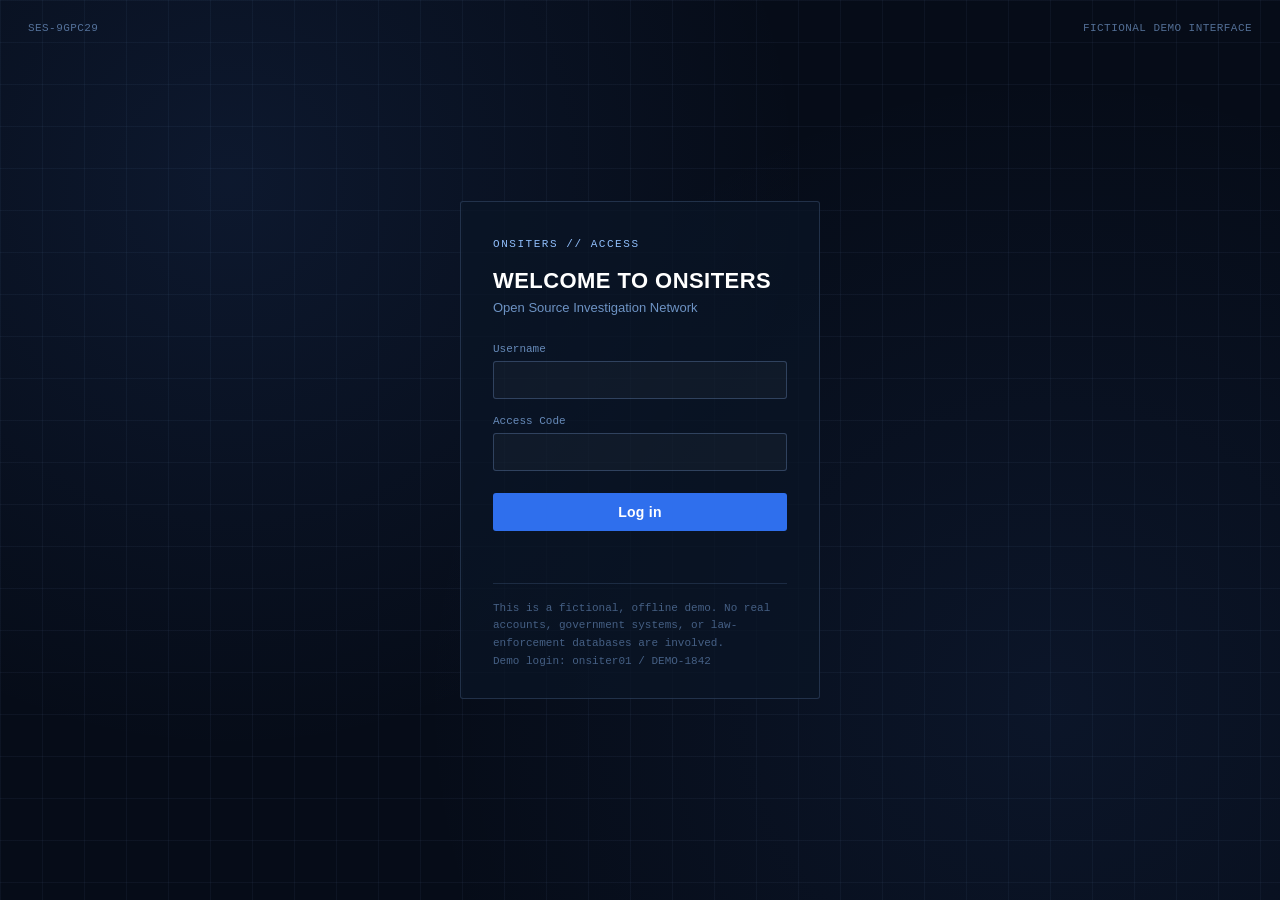
==== people.html @ 7baf5c44 "Add files via upload" ====
<!DOCTYPE html>
<html lang="en">
<head>
  <meta charset="UTF-8" />
  <meta name="viewport" content="width=device-width, initial-scale=1.0" />
  <title>Onsiters — People</title>
  <link rel="stylesheet" href="css/style.css" />
</head>
<body>
  <script src="js/app.js"></script>
  <script>
    document.addEventListener("DOMContentLoaded", async () => {
      const content = renderShell("people", "People");
      if (!content) return;

      const people = await loadData("people.json");
      const cases = await loadData("cases.json");
      const params = new URLSearchParams(window.location.search);
      const id = params.get("id");

      if (id) {
        renderDetail(id);
      } else {
        renderList();
      }

      function renderList() {
        content.innerHTML = `
          <p class="lede">Fictional demo profiles used to illustrate the Onsiters people database. No real identities.</p>
          <div class="record-list" id="peopleList"></div>
        `;
        document.getElementById("peopleList").innerHTML = people
          .map(
            (p) => `
          <a class="record-row" href="people.html?id=${encodeURIComponent(p.id)}">
            <div class="record-main">
              <div class="id">${p.id}</div>
              <div class="title">${p.name}</div>
              <div class="sub">${p.city}, ${p.country} · age ${p.age}</div>
            </div>
            <span class="pill ${statusClass(p.status)}">${p.status}</span>
            <span class="link-arrow">VIEW →</span>
          </a>`
          )
          .join("");
      }

      function renderDetail(personId) {
        const p = people.find((x) => x.id === personId);
        if (!p) {
          content.innerHTML = `
            <a class="back-link" href="people.html">← Back to people</a>
            <div class="search-empty">No profile found with ID ${personId}.</div>`;
          return;
        }

        const related = p.relatedCases
          .map((cid) => cases.find((c) => c.id === cid))
          .filter(Boolean);

        content.innerHTML = `
          <a class="back-link" href="people.html">← Back to people</a>
          <div class="detail-card">
            <div class="id">${p.id}</div>
            <h3>${p.name}</h3>
            <span class="pill ${statusClass(p.status)}">${p.status}</span>
            <div class="detail-grid">
              <div><div class="k">AGE</div><div class="v">${p.age}</div></div>
              <div><div class="k">CITY</div><div class="v">${p.city}</div></div>
              <div><div class="k">COUNTRY</div><div class="v">${p.country}</div></div>
              <div><div class="k">RECORD ID</div><div class="v">${p.id}</div></div>
            </div>
          </div>

          <div class="result-group-label">RELATED CASES</div>
          <div class="record-list" id="relatedCases">
            ${
              related.length
                ? related
                    .map(
                      (c) => `
              <a class="record-row" href="cases.html?id=${encodeURIComponent(c.id)}">
                <div class="record-main">
                  <div class="id">${c.id}</div>
                  <div class="title">${c.title}</div>
                  <div class="sub">${c.category} · ${c.location} · ${c.date}</div>
                </div>
                <span class="pill ${statusClass(c.status)}">${c.status}</span>
                <span class="link-arrow">VIEW →</span>
              </a>`
                    )
                    .join("")
                : `<div class="search-empty">No related cases on file for this profile.</div>`
            }
          </div>
        `;
      }
    });
  </script>
</body>
</html>
---- css/style.css ----
/* =========================================================
   ONSITERS — shared stylesheet
   Fictional OSINT training/demo interface. All data is fake.
   ========================================================= */

:root {
  /* --- color tokens --- */
  --navy-950: #060c18;
  --navy-900: #0a1626;
  --navy-800: #11223b;
  --navy-700: #1a3153;
  --blue-600: #2f6fed;
  --blue-500: #4b84f0;
  --blue-300: #8fbdfa;
  --blue-100: #dce9fd;
  --white: #ffffff;
  --gray-50: #f5f7fa;
  --gray-100: #eaeef4;
  --gray-200: #dde4ec;
  --gray-300: #c3ccd8;
  --ink: #0d1826;
  --ink-soft: #4c5a6c;
  --status-open: #b3541e;
  --status-review: #8a7a1c;
  --status-closed: #2f7a4d;

  /* --- type tokens --- */
  --font-sans: -apple-system, "Segoe UI", "Helvetica Neue", Arial, sans-serif;
  --font-mono: "SFMono-Regular", Consolas, "Liberation Mono", Menlo, monospace;

  /* --- layout tokens --- */
  --sidebar-w: 208px;
  --radius: 3px;
  --border: 1px solid var(--gray-200);
}

* { box-sizing: border-box; }

html, body {
  margin: 0;
  padding: 0;
  font-family: var(--font-sans);
  color: var(--ink);
  background: var(--gray-50);
}

a { color: inherit; text-decoration: none; }

button {
  font-family: inherit;
  cursor: pointer;
}

/* =========================================================
   LOGIN PAGE
   ========================================================= */

.login-screen {
  min-height: 100vh;
  display: flex;
  align-items: center;
  justify-content: center;
  background:
    radial-gradient(circle at 18% 20%, rgba(75, 132, 240, 0.10), transparent 45%),
    radial-gradient(circle at 82% 78%, rgba(75, 132, 240, 0.08), transparent 50%),
    var(--navy-950);
  background-image:
    linear-gradient(rgba(143, 189, 250, 0.05) 1px, transparent 1px),
    linear-gradient(90deg, rgba(143, 189, 250, 0.05) 1px, transparent 1px),
    radial-gradient(circle at 18% 20%, rgba(75, 132, 240, 0.10), transparent 45%),
    radial-gradient(circle at 82% 78%, rgba(75, 132, 240, 0.08), transparent 50%);
  background-size: 42px 42px, 42px 42px, auto, auto;
  color: var(--blue-100);
  position: relative;
  padding: 24px;
}

.login-topline {
  position: absolute;
  top: 22px;
  left: 0;
  right: 0;
  display: flex;
  justify-content: space-between;
  padding: 0 28px;
  font-family: var(--font-mono);
  font-size: 11px;
  letter-spacing: 0.04em;
  color: rgba(143, 189, 250, 0.55);
}

.login-card {
  width: 100%;
  max-width: 360px;
  border: 1px solid rgba(143, 189, 250, 0.18);
  background: rgba(10, 22, 38, 0.72);
  border-radius: var(--radius);
  padding: 36px 32px 28px;
}

.login-mark {
  font-family: var(--font-mono);
  font-size: 11px;
  letter-spacing: 0.14em;
  color: var(--blue-300);
  margin-bottom: 18px;
}

.login-card h1 {
  font-size: 22px;
  letter-spacing: 0.02em;
  margin: 0 0 6px;
  color: var(--white);
  font-weight: 600;
}

.login-card p.subtitle {
  margin: 0 0 28px;
  font-size: 13px;
  color: rgba(143, 189, 250, 0.75);
}

.field {
  margin-bottom: 16px;
}

.field label {
  display: block;
  font-size: 11px;
  font-family: var(--font-mono);
  color: rgba(143, 189, 250, 0.7);
  margin-bottom: 6px;
}

.field input {
  width: 100%;
  padding: 10px 11px;
  background: rgba(255, 255, 255, 0.03);
  border: 1px solid rgba(143, 189, 250, 0.25);
  border-radius: var(--radius);
  color: var(--white);
  font-size: 14px;
  font-family: var(--font-mono);
}

.field input:focus {
  outline: 2px solid var(--blue-500);
  outline-offset: 1px;
  border-color: var(--blue-500);
}

.login-btn {
  width: 100%;
  padding: 11px;
  margin-top: 6px;
  background: var(--blue-600);
  color: var(--white);
  border: none;
  border-radius: var(--radius);
  font-size: 14px;
  font-weight: 600;
  letter-spacing: 0.02em;
}

.login-btn:hover { background: var(--blue-500); }

.login-error {
  margin-top: 14px;
  font-size: 12.5px;
  color: #f2a6a6;
  min-height: 16px;
}

.login-foot {
  margin-top: 22px;
  padding-top: 16px;
  border-top: 1px solid rgba(143, 189, 250, 0.14);
  font-size: 11px;
  font-family: var(--font-mono);
  color: rgba(143, 189, 250, 0.45);
  line-height: 1.6;
}

/* =========================================================
   APP SHELL (dashboard + inner pages)
   ========================================================= */

.app-shell {
  display: flex;
  min-height: 100vh;
}

.sidebar {
  width: var(--sidebar-w);
  flex-shrink: 0;
  background: var(--navy-900);
  color: var(--blue-100);
  display: flex;
  flex-direction: column;
  position: sticky;
  top: 0;
  height: 100vh;
}

.sidebar-brand {
  padding: 22px 20px 16px;
  border-bottom: 1px solid rgba(143, 189, 250, 0.12);
}

.sidebar-brand .name {
  font-size: 16px;
  font-weight: 700;
  letter-spacing: 0.03em;
  color: var(--white);
}

.sidebar-brand .tag {
  font-family: var(--font-mono);
  font-size: 10px;
  color: rgba(143, 189, 250, 0.55);
  margin-top: 3px;
}

.sidebar-nav {
  flex: 1;
  padding: 14px 10px;
  display: flex;
  flex-direction: column;
  gap: 2px;
}

.sidebar-nav a {
  padding: 9px 12px;
  border-radius: var(--radius);
  font-size: 13.5px;
  color: rgba(220, 233, 253, 0.75);
  border-left: 2px solid transparent;
}

.sidebar-nav a:hover {
  background: rgba(143, 189, 250, 0.07);
  color: var(--white);
}

.sidebar-nav a.active {
  background: rgba(47, 111, 237, 0.18);
  color: var(--white);
  border-left: 2px solid var(--blue-500);
}

.sidebar-foot {
  padding: 14px 18px 18px;
  border-top: 1px solid rgba(143, 189, 250, 0.12);
  font-family: var(--font-mono);
  font-size: 10.5px;
  color: rgba(143, 189, 250, 0.5);
  line-height: 1.7;
}

.sidebar-foot .dot {
  display: inline-block;
  width: 6px;
  height: 6px;
  border-radius: 50%;
  background: #3fbf72;
  margin-right: 6px;
}

.sidebar-foot button {
  margin-top: 10px;
  background: none;
  border: 1px solid rgba(143, 189, 250, 0.25);
  color: rgba(220, 233, 253, 0.7);
  padding: 6px 10px;
  border-radius: var(--radius);
  font-family: var(--font-mono);
  font-size: 10.5px;
}

.sidebar-foot button:hover {
  border-color: var(--blue-400);
  color: var(--white);
}

.main {
  flex: 1;
  min-width: 0;
}

.topbar {
  display: flex;
  align-items: center;
  justify-content: space-between;
  padding: 14px 28px;
  border-bottom: var(--border);
  background: var(--white);
}

.topbar h1 {
  font-size: 15px;
  font-weight: 600;
  margin: 0;
  letter-spacing: 0.01em;
}

.topbar-meta {
  display: flex;
  gap: 18px;
  font-family: var(--font-mono);
  font-size: 11px;
  color: var(--ink-soft);
}

.topbar-meta span.live::before {
  content: "";
  display: inline-block;
  width: 6px;
  height: 6px;
  border-radius: 50%;
  background: #3fbf72;
  margin-right: 6px;
}

.content {
  padding: 26px 28px 60px;
  max-width: 980px;
}

.content h2 {
  font-size: 19px;
  margin: 0 0 6px;
}

.content .lede {
  color: var(--ink-soft);
  font-size: 13.5px;
  margin: 0 0 24px;
  max-width: 62ch;
}

/* generic cards / rows */

.panel {
  background: var(--white);
  border: var(--border);
  border-radius: var(--radius);
  padding: 18px 20px;
}

.grid-cols {
  display: grid;
  grid-template-columns: repeat(3, 1fr);
  gap: 14px;
}

.stat-box {
  background: var(--white);
  border: var(--border);
  border-radius: var(--radius);
  padding: 16px 18px;
}

.stat-box .num {
  font-family: var(--font-mono);
  font-size: 24px;
  font-weight: 600;
}

.stat-box .label {
  font-size: 12px;
  color: var(--ink-soft);
  margin-top: 3px;
}

.record-list {
  display: flex;
  flex-direction: column;
  gap: 10px;
}

.record-row {
  display: flex;
  align-items: center;
  justify-content: space-between;
  gap: 16px;
  background: var(--white);
  border: var(--border);
  border-radius: var(--radius);
  padding: 13px 16px;
}

.record-row:hover { border-color: var(--blue-300); }

.record-main .id {
  font-family: var(--font-mono);
  font-size: 12.5px;
  color: var(--blue-600);
}

.record-main .title {
  font-size: 14px;
  margin-top: 2px;
}

.record-main .sub {
  font-size: 12px;
  color: var(--ink-soft);
  margin-top: 2px;
}

.pill {
  font-family: var(--font-mono);
  font-size: 10.5px;
  padding: 3px 8px;
  border-radius: var(--radius);
  border: 1px solid var(--gray-300);
  color: var(--ink-soft);
  white-space: nowrap;
}

.pill.open { color: var(--status-open); border-color: var(--status-open); background: #fbeee4; }
.pill.review, .pill.under-review { color: var(--status-review); border-color: var(--status-review); background: #f9f4de; }
.pill.closed { color: var(--status-closed); border-color: var(--status-closed); background: #e5f3ea; }
.pill.witness, .pill.cleared { color: var(--ink-soft); }
.pill.person-of-interest { color: var(--status-open); border-color: var(--status-open); background: #fbeee4; }
.pill.reporting-party { color: var(--blue-600); border-color: var(--blue-500); background: var(--blue-100); }

.link-arrow { font-family: var(--font-mono); font-size: 12px; color: var(--blue-600); flex-shrink: 0; }

/* search */

.search-bar {
  display: flex;
  gap: 8px;
  margin-bottom: 20px;
}

.search-bar input {
  flex: 1;
  padding: 11px 14px;
  border: 1px solid var(--gray-300);
  border-radius: var(--radius);
  font-size: 14px;
  font-family: var(--font-mono);
}

.search-bar input:focus {
  outline: 2px solid var(--blue-500);
  outline-offset: 1px;
}

.search-bar button {
  padding: 0 18px;
  background: var(--blue-600);
  color: var(--white);
  border: none;
  border-radius: var(--radius);
  font-size: 13px;
  font-weight: 600;
}

.search-bar button:hover { background: var(--blue-500); }

.search-empty {
  padding: 30px 0;
  color: var(--ink-soft);
  font-size: 13.5px;
  text-align: center;
  border: 1px dashed var(--gray-300);
  border-radius: var(--radius);
}

.result-group-label {
  font-family: var(--font-mono);
  font-size: 11px;
  color: var(--ink-soft);
  margin: 18px 0 8px;
  letter-spacing: 0.03em;
}

/* case / person / vehicle detail */

.detail-card {
  background: var(--white);
  border: var(--border);
  border-radius: var(--radius);
  padding: 20px 22px;
}

.detail-card .id {
  font-family: var(--font-mono);
  font-size: 12.5px;
  color: var(--blue-600);
  margin-bottom: 4px;
}

.detail-card h3 {
  margin: 0 0 10px;
  font-size: 17px;
}

.detail-grid {
  display: grid;
  grid-template-columns: repeat(2, 1fr);
  gap: 10px 24px;
  margin: 16px 0;
  font-size: 13px;
}

.detail-grid .k {
  color: var(--ink-soft);
  font-size: 11px;
  font-family: var(--font-mono);
}

.detail-grid .v { margin-top: 2px; }

.detail-desc {
  font-size: 13.5px;
  line-height: 1.6;
  color: var(--ink);
  border-top: var(--border);
  padding-top: 14px;
  margin-top: 4px;
}

.back-link {
  display: inline-block;
  margin-bottom: 14px;
  font-family: var(--font-mono);
  font-size: 12px;
  color: var(--ink-soft);
}

.back-link:hover { color: var(--blue-600); }

/* chat */

.chat-shell {
  display: flex;
  flex-direction: column;
  height: calc(100vh - 140px);
  border: var(--border);
  border-radius: var(--radius);
  background: var(--white);
  overflow: hidden;
}

.chat-notice {
  padding: 8px 16px;
  background: var(--gray-100);
  border-bottom: var(--border);
  font-family: var(--font-mono);
  font-size: 11px;
  color: var(--ink-soft);
}

.chat-log {
  flex: 1;
  overflow-y: auto;
  padding: 18px 20px;
  display: flex;
  flex-direction: column;
  gap: 14px;
}

.chat-msg .meta {
  font-size: 12px;
  margin-bottom: 2px;
}

.chat-msg .meta .user { font-weight: 600; color: var(--blue-600); }
.chat-msg .meta .time { font-family: var(--font-mono); color: var(--ink-soft); margin-left: 8px; }

.chat-msg .text { font-size: 13.5px; line-height: 1.5; }

.chat-msg.self .meta .user { color: var(--status-closed); }

.chat-input-row {
  display: flex;
  gap: 8px;
  padding: 12px 16px;
  border-top: var(--border);
}

.chat-input-row input {
  flex: 1;
  padding: 10px 12px;
  border: 1px solid var(--gray-300);
  border-radius: var(--radius);
  font-size: 13.5px;
}

.chat-input-row button {
  padding: 0 16px;
  background: var(--blue-600);
  color: var(--white);
  border: none;
  border-radius: var(--radius);
  font-size: 13px;
  font-weight: 600;
}

.chat-input-row button:hover { background: var(--blue-500); }

/* about page */

.about-block {
  font-size: 13.5px;
  line-height: 1.7;
  color: var(--ink);
  max-width: 62ch;
}

.about-block h3 {
  font-size: 14px;
  margin: 24px 0 8px;
}

.disclaimer-box {
  margin-top: 30px;
  padding: 14px 16px;
  border: 1px solid var(--status-open);
  background: #fbeee4;
  border-radius: var(--radius);
  font-size: 12.5px;
  color: #7a3c14;
  font-family: var(--font-mono);
  line-height: 1.6;
}

/* responsive */

@media (max-width: 780px) {
  .app-shell { flex-direction: column; }
  .sidebar { width: 100%; height: auto; position: relative; flex-direction: row; align-items: center; overflow-x: auto; }
  .sidebar-brand { border-bottom: none; padding: 14px 16px; }
  .sidebar-nav { flex-direction: row; padding: 8px; }
  .sidebar-foot { display: none; }
  .grid-cols { grid-template-columns: 1fr; }
  .detail-grid { grid-template-columns: 1fr; }
  .topbar-meta { display: none; }
  .content { padding: 18px 16px 50px; }
}

/* focus visibility */
a:focus-visible, button:focus-visible, input:focus-visible {
  outline: 2px solid var(--blue-500);
  outline-offset: 2px;
}

@media (prefers-reduced-motion: reduce) {
  * { transition: none !important; animation: none !important; }
}
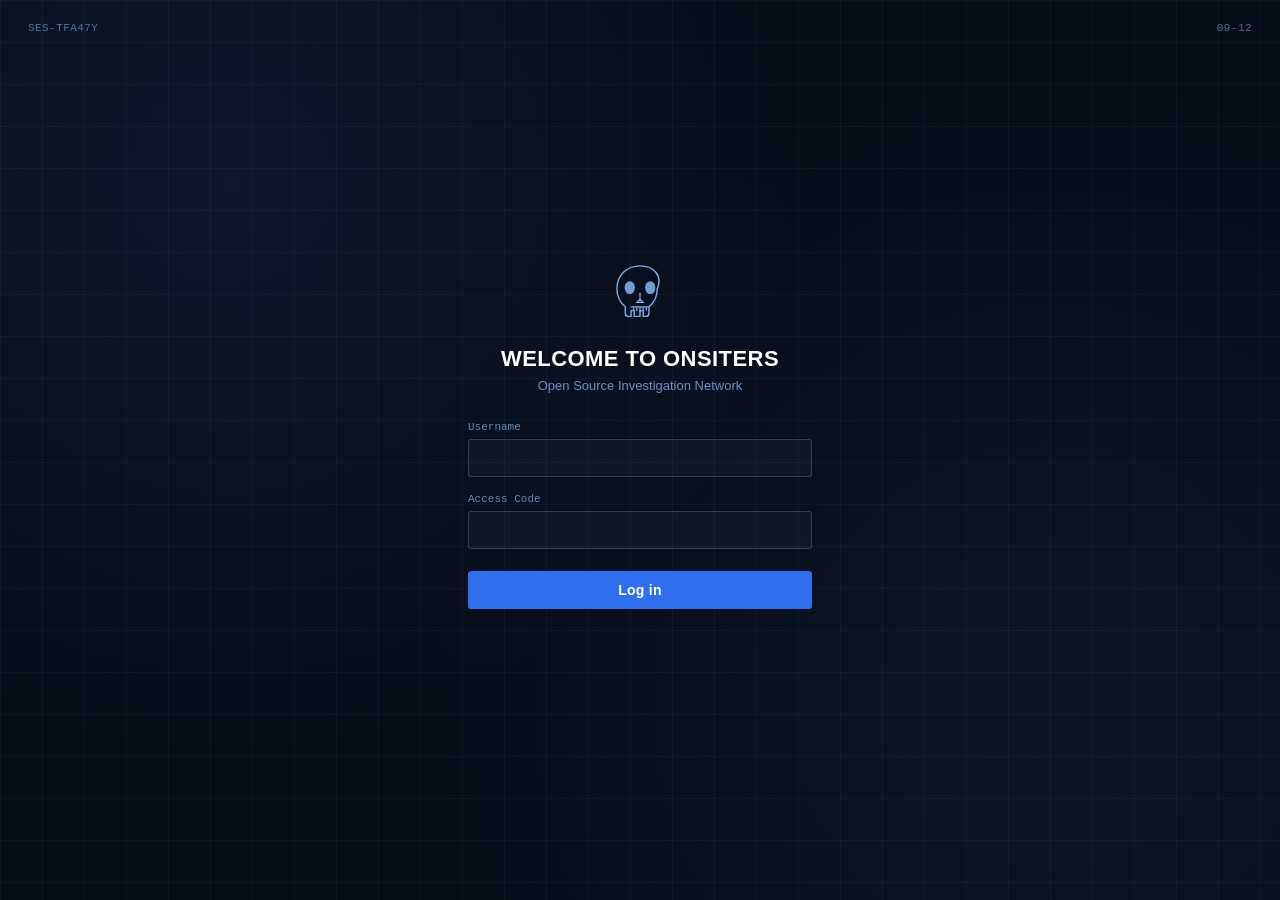
==== commit 68db7d38: "Add files via upload" ====
--- a/people.html
+++ b/people.html
@@ -26,7 +26,7 @@
 
       function renderList() {
         content.innerHTML = `
-          <p class="lede">Fictional demo profiles used to illustrate the Onsiters people database. No real identities.</p>
+          <p>This is a very sensitive content</p>
           <div class="record-list" id="peopleList"></div>
         `;
         document.getElementById("peopleList").innerHTML = people
--- a/css/style.css
+++ b/css/style.css
@@ -92,10 +92,21 @@
 .login-card {
   width: 100%;
   max-width: 360px;
-  border: 1px solid rgba(143, 189, 250, 0.18);
-  background: rgba(10, 22, 38, 0.72);
-  border-radius: var(--radius);
-  padding: 36px 32px 28px;
+  padding: 0 8px;
+  text-align: center;
+}
+
+.login-logo {
+  width: 64px;
+  height: 64px;
+  margin: 0 auto 20px;
+  color: var(--blue-300);
+  opacity: 0.9;
+}
+
+.login-logo svg {
+  width: 100%;
+  height: 100%;
 }
 
 .login-mark {
@@ -118,6 +129,11 @@
   margin: 0 0 28px;
   font-size: 13px;
   color: rgba(143, 189, 250, 0.75);
+}
+
+#loginForm {
+  text-align: left;
+  margin-top: 24px;
 }
 
 .field {
